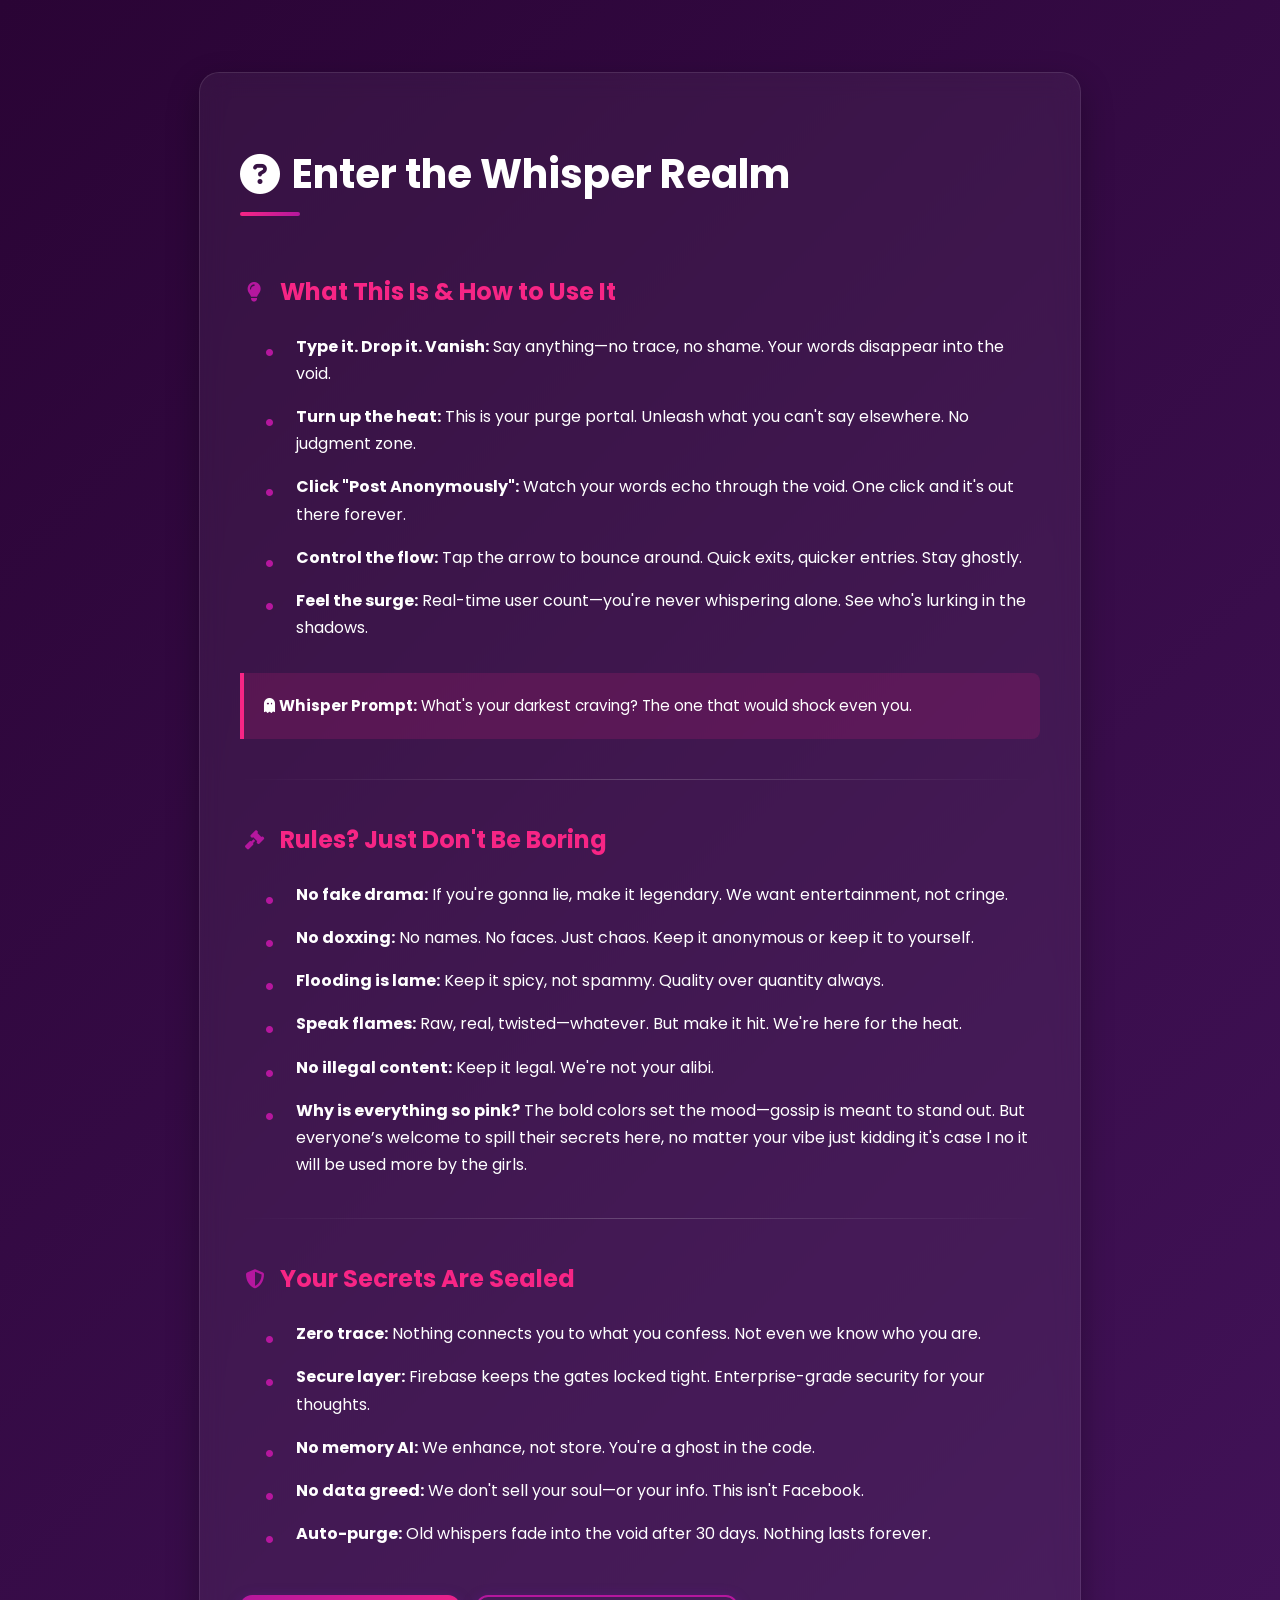
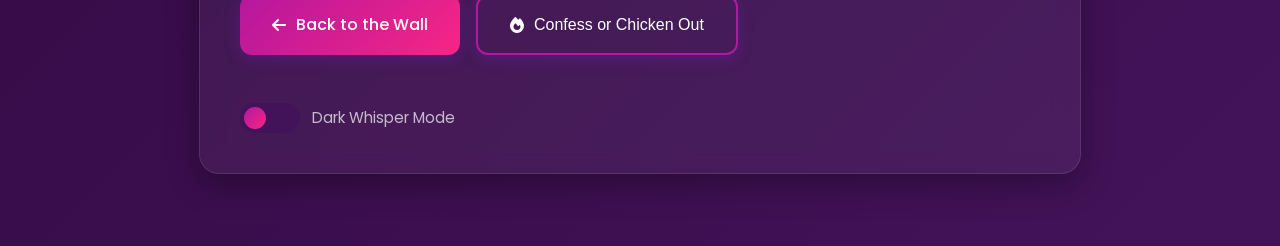
==== help.html @ a071a5cc "Add files via upload" ====
<!DOCTYPE html>
<html lang="en">
<head>
  <meta charset="UTF-8" />
  <meta name="viewport" content="width=device-width, initial-scale=1.0" />
  <meta name="description" content="Learn how to use Whisper Wall and understand our community guidelines for anonymous confessions." />
  <title>Help & Rules – Whisper Wall</title>
  <link href="https://fonts.googleapis.com/css2?family=Poppins:wght@300;400;500;600;700&display=swap" rel="stylesheet" />
  <link rel="stylesheet" href="https://cdnjs.cloudflare.com/ajax/libs/font-awesome/6.4.0/css/all.min.css" />
  <link rel="shortcut icon" type="image/helpimage.png" href="image/helpimage.png" >

  <style>
    :root {
      --dark: #2a0435;
      --secondary: #43135a;
      --primary: #b5179e;
      --accent: #f72585;
      --text-light: #ffffff;
      --text-muted: rgba(255, 255, 255, 0.7);
      --bg-gradient: linear-gradient(135deg, var(--dark), var(--secondary));
    }

    body {
      font-family: 'Poppins', sans-serif;
      background: var(--bg-gradient);
      color: var(--text-light);
      padding: 2rem;
      line-height: 1.7;
      min-height: 100vh;
      transition: all 0.4s ease;
    }

    .help-container {
      max-width: 800px;
      margin: 2rem auto;
      background: rgba(255, 255, 255, 0.05);
      border-radius: 20px;
      padding: 2.5rem;
      box-shadow: 0 12px 32px rgba(0, 0, 0, 0.3);
      backdrop-filter: blur(12px);
      -webkit-backdrop-filter: blur(12px);
      border: 1px solid rgba(255, 255, 255, 0.1);
      animation: fadeIn 0.6s ease-out;
    }

    @keyframes fadeIn {
      from { opacity: 0; transform: translateY(20px); }
      to { opacity: 1; transform: translateY(0); }
    }

    h1 {
      font-size: 2.5rem;
      margin-bottom: 1.5rem;
      position: relative;
      display: inline-flex;
      align-items: center;
      gap: 0.75rem;
    }

    h1::after {
      content: '';
      position: absolute;
      bottom: -8px;
      left: 0;
      width: 60px;
      height: 4px;
      background: linear-gradient(90deg, var(--accent), var(--primary));
      border-radius: 2px;
    }

    h2 {
      color: var(--accent);
      font-size: 1.5rem;
      margin: 2.5rem 0 1.25rem;
      display: flex;
      align-items: center;
      gap: 12px;
    }

    h2 i {
      font-size: 1.2rem;
      color: var(--primary);
      width: 28px;
      text-align: center;
    }

    ul {
      padding-left: 1.5rem;
      list-style-type: none;
    }

    li {
      margin-bottom: 1rem;
      position: relative;
      padding-left: 2rem;
    }

    li::before {
      content: '\2022';
      color: var(--primary);
      font-size: 1.8rem;
      position: absolute;
      left: 0;
      top: -5px;
    }

    .note {
      background: rgba(247, 37, 133, 0.15);
      border-left: 4px solid var(--accent);
      padding: 1.25rem;
      border-radius: 0 8px 8px 0;
      margin: 2rem 0;
      font-size: 0.95rem;
      position: relative;
      animation: pulseBorder 3s infinite;
    }

    @keyframes pulseBorder {
      0% { border-left-color: var(--accent); }
      50% { border-left-color: var(--primary); }
      100% { border-left-color: var(--accent); }
    }

    .btn-group {
      display: flex;
      flex-wrap: wrap;
      gap: 1rem;
      margin-top: 3rem;
    }

    .btn {
      display: inline-flex;
      align-items: center;
      gap: 10px;
      background: linear-gradient(135deg, var(--primary), var(--accent));
      color: white;
      padding: 1rem 2rem;
      border-radius: 12px;
      text-decoration: none;
      font-weight: 500;
      transition: all 0.3s;
      border: none;
      cursor: pointer;
      box-shadow: 0 4px 15px rgba(121, 34, 198, 0.3);
      font-size: 1rem;
    }

    .btn:hover {
      background: linear-gradient(135deg, var(--accent), var(--primary));
      transform: translateY(-2px);
      box-shadow: 0 6px 20px rgba(121, 34, 198, 0.4);
    }

    .btn-outline {
      background: transparent;
      border: 2px solid var(--primary);
      color: var(--text-light);
    }

    .btn-outline:hover {
      background: rgba(181, 23, 158, 0.2);
    }

    .section-divider {
      height: 1px;
      background: linear-gradient(90deg, transparent, rgba(255, 255, 255, 0.2), transparent);
      margin: 2.5rem 0;
    }

    .toggle-container {
      margin-top: 3rem;
      display: flex;
      align-items: center;
      gap: 12px;
    }

    .toggle-switch {
      position: relative;
      display: inline-block;
      width: 60px;
      height: 30px;
    }

    .toggle-switch input {
      opacity: 0;
      width: 0;
      height: 0;
    }

    .toggle-slider {
      position: absolute;
      cursor: pointer;
      top: 0;
      left: 0;
      right: 0;
      bottom: 0;
      background-color: var(--secondary);
      transition: .4s;
      border-radius: 34px;
    }

    .toggle-slider:before {
      position: absolute;
      content: "";
      height: 22px;
      width: 22px;
      left: 4px;
      bottom: 4px;
      background: linear-gradient(135deg, var(--primary), var(--accent));
      transition: .4s;
      border-radius: 50%;
    }

    input:checked + .toggle-slider {
      background-color: rgba(255, 255, 255, 0.1);
    }

    input:checked + .toggle-slider:before {
      transform: translateX(30px);
    }

    .toggle-label {
      font-size: 0.95rem;
      color: var(--text-muted);
      cursor: pointer;
      user-select: none;
    }

    @media (max-width: 768px) {
      body { padding: 1rem; }
      .help-container { 
        padding: 1.5rem;
        margin: 1rem auto;
      }
      h1 { 
        font-size: 2rem;
        flex-direction: column;
        align-items: flex-start;
        gap: 0.5rem;
      }
      .btn-group {
        flex-direction: column;
      }
      .btn {
        width: 100%;
        justify-content: center;
      }
    }

    /* Dark mode styles */
    body.dark-mode {
      --dark: #120218;
      --secondary: #2a0a3a;
      --primary: #9c12a0;
      --accent: #e5177e;
      --text-light: #f0e6ff;
      --bg-gradient: linear-gradient(135deg, var(--dark), var(--secondary));
    }

    /* Accessibility focus styles */
    a:focus, button:focus, input:focus {
      outline: 3px solid var(--accent);
      outline-offset: 3px;
    }
  </style>
</head>
<body>
  <div class="help-container">
    <h1><i class="fas fa-question-circle"></i> Enter the Whisper Realm</h1>

    <h2><i class="fas fa-lightbulb"></i> What This Is & How to Use It</h2>
    <ul>
      <li><strong>Type it. Drop it. Vanish:</strong> Say anything—no trace, no shame. Your words disappear into the void.</li>
      <li><strong>Turn up the heat:</strong> This is your purge portal. Unleash what you can't say elsewhere. No judgment zone.</li>
      <li><strong>Click "Post Anonymously":</strong> Watch your words echo through the void. One click and it's out there forever.</li>
      <li><strong>Control the flow:</strong> Tap the arrow to bounce around. Quick exits, quicker entries. Stay ghostly.</li>
      <li><strong>Feel the surge:</strong> Real-time user count—you're never whispering alone. See who's lurking in the shadows.</li>
    </ul>

    <div class="note" id="promptBox" role="alert" aria-live="polite"></div>

    <div class="section-divider"></div>

    <h2><i class="fas fa-gavel"></i> Rules? Just Don't Be Boring</h2>
    <ul>
      <li><strong>No fake drama:</strong> If you're gonna lie, make it legendary. We want entertainment, not cringe.</li>
      <li><strong>No doxxing:</strong> No names. No faces. Just chaos. Keep it anonymous or keep it to yourself.</li>
      <li><strong>Flooding is lame:</strong> Keep it spicy, not spammy. Quality over quantity always.</li>
      <li><strong>Speak flames:</strong> Raw, real, twisted—whatever. But make it hit. We're here for the heat.</li>
      <li><strong>No illegal content:</strong> Keep it legal. We're not your alibi.</li>
      <li><strong>Why is everything so pink?</strong> The bold colors set the mood—gossip is meant to stand out. But everyone’s welcome to spill their secrets here, no matter your vibe just kidding it's case I no it will be used more by the girls.</li>

    </ul>

    <div class="section-divider"></div>

    <h2><i class="fas fa-shield-alt"></i> Your Secrets Are Sealed</h2>
    <ul>
      <li><strong>Zero trace:</strong> Nothing connects you to what you confess. Not even we know who you are.</li>
      <li><strong>Secure layer:</strong> Firebase keeps the gates locked tight. Enterprise-grade security for your thoughts.</li>
      <li><strong>No memory AI:</strong> We enhance, not store. You're a ghost in the code.</li>
      <li><strong>No data greed:</strong> We don't sell your soul—or your info. This isn't Facebook.</li>
      <li><strong>Auto-purge:</strong> Old whispers fade into the void after 30 days. Nothing lasts forever.</li>
    </ul>

    <div class="btn-group">
      <a href="index.html" class="btn" aria-label="Return to Whisper Wall">
        <i class="fas fa-arrow-left"></i> Back to the Wall
      </a>
      <button class="btn btn-outline" onclick="confirmConfession()" aria-label="Post a new confession">
        <i class="fas fa-fire"></i> Confess or Chicken Out
      </button>
    </div>

    <div class="toggle-container">
      <label class="toggle-switch">
        <input type="checkbox" onchange="toggleDarkMode()" aria-label="Toggle dark mode" />
        <span class="toggle-slider"></span>
      </label>
      <span class="toggle-label">Dark Whisper Mode</span>
    </div>
  </div>

  <script>
    const prompts = [
      "What's your darkest craving? The one that would shock even you.",
      "Which secret would end your most important relationship if it came out?",
      "Who do you want to expose, and why haven't you done it yet?",
      "What's something you'd never say out loud... until now?",
      "Who do you envy the most, but pretend not to? What do they have that you want?",
      "What lie do you live with every day? How does it shape you?",
      "What's the most forbidden thought you've ever had?",
      "If you could anonymously ruin one person's life, who would it be and why?",
      "What's the worst thing you've done that no one knows about?",
      "What societal norm do you secretly despise following?"
    ];

    window.onload = () => {
      const promptBox = document.getElementById('promptBox');
      const randomPrompt = prompts[Math.floor(Math.random() * prompts.length)];
      promptBox.innerHTML = `<i class="fas fa-ghost"></i> <strong>Whisper Prompt:</strong> ${randomPrompt}`;
      
      // Check for saved dark mode preference
      if (localStorage.getItem('darkMode') === 'enabled') {
        document.body.classList.add('dark-mode');
        document.querySelector('.toggle-switch input').checked = true;
      }
    };

    function confirmConfession() {
      const confirmation = confirm("This can't be undone. Are you absolutely sure you want to unleash this into the void?");
      if (confirmation) {
        window.location.href = 'post.html';
      } else {
        alert("Your secret remains safe... for now. Return when you're ready to let it go.");
      }
    }

    function toggleDarkMode() {
      const body = document.body;
      body.classList.toggle('dark-mode');
      
      // Save preference to localStorage
      if (body.classList.contains('dark-mode')) {
        localStorage.setItem('darkMode', 'enabled');
      } else {
        localStorage.setItem('darkMode', 'disabled');
      }
    }
  </script>
</body>
</html>
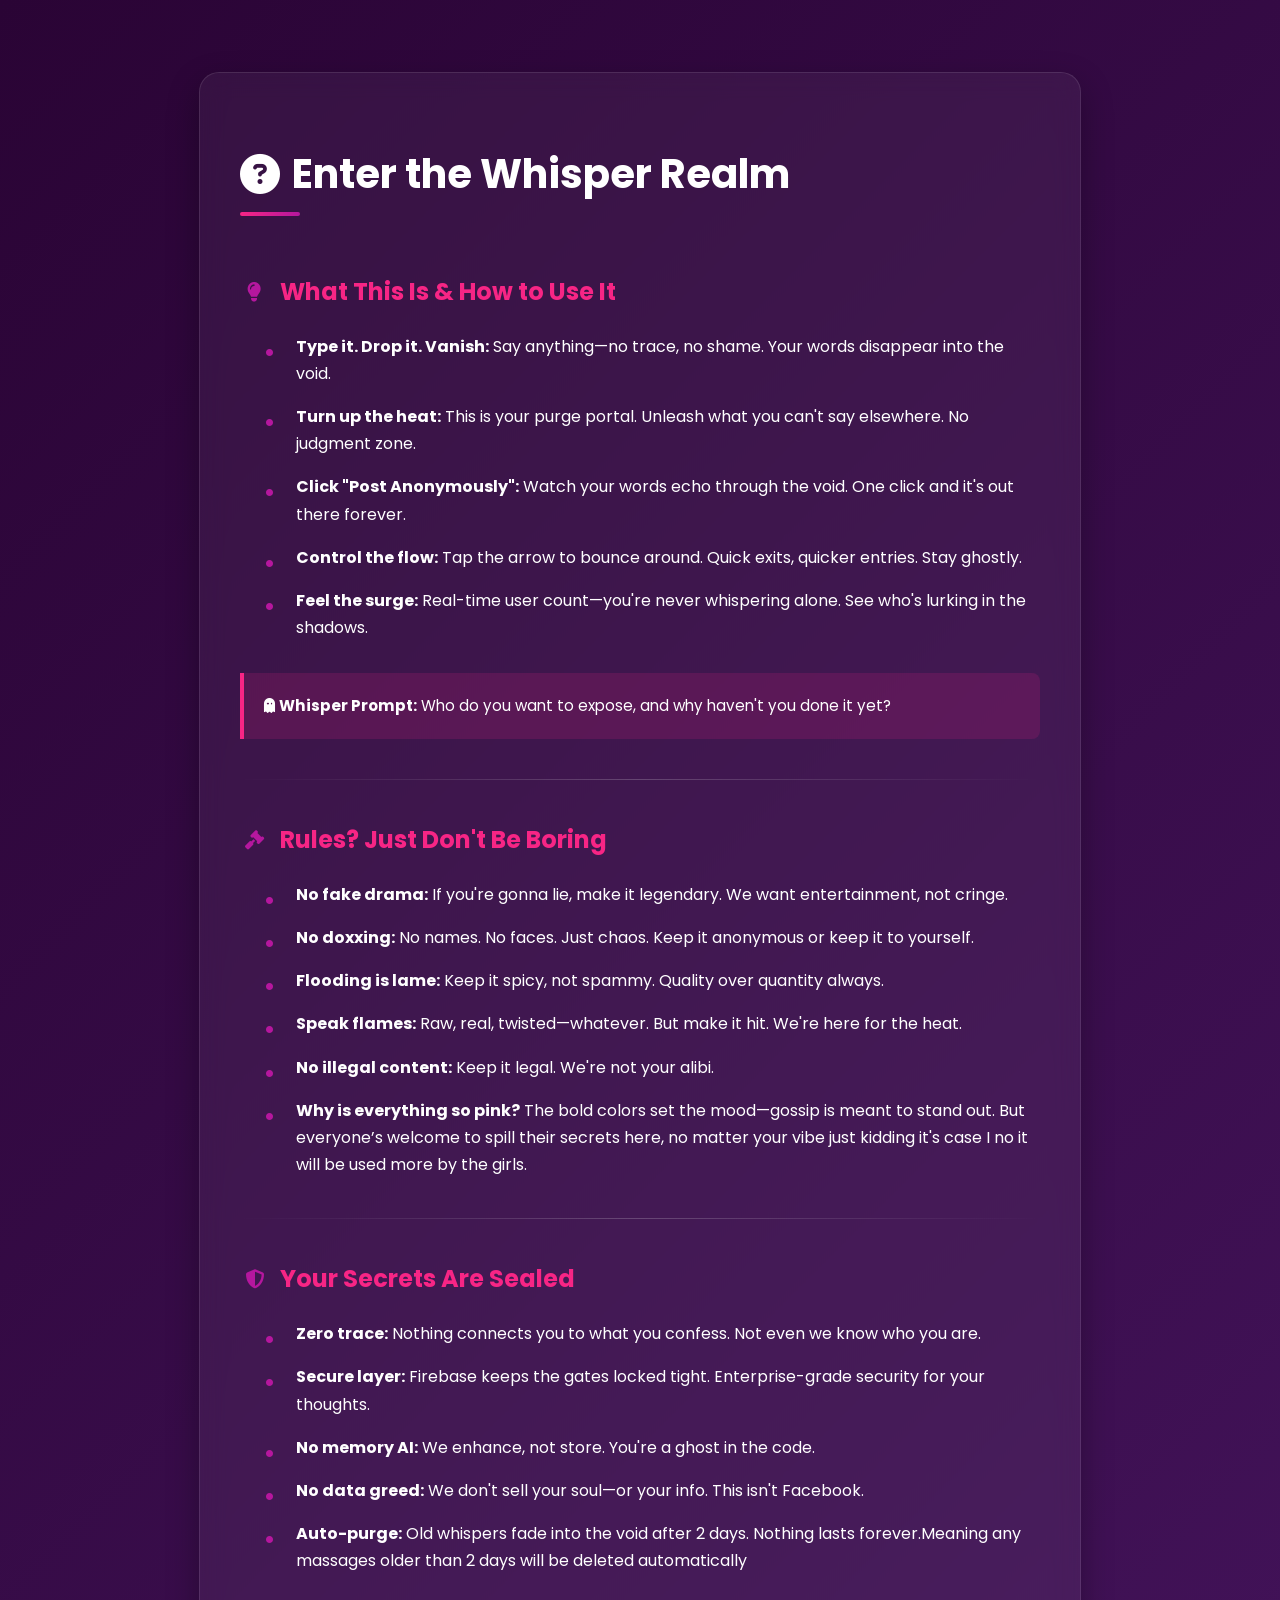
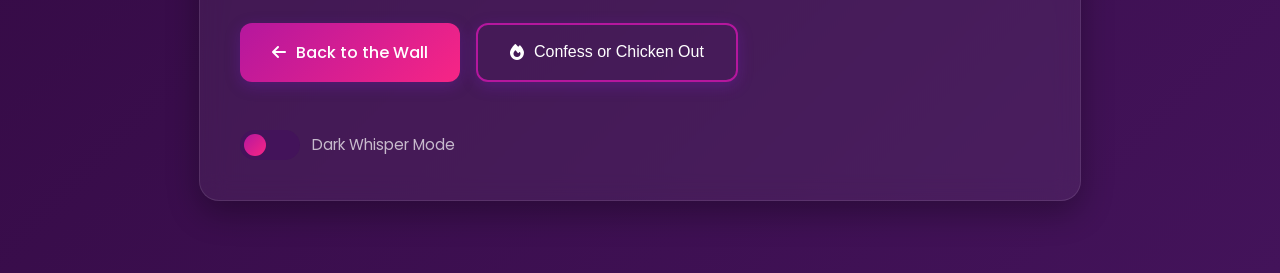
==== commit 0063d668: "Update help.html" ====
--- a/help.html
+++ b/help.html
@@ -300,7 +300,7 @@
       <li><strong>Secure layer:</strong> Firebase keeps the gates locked tight. Enterprise-grade security for your thoughts.</li>
       <li><strong>No memory AI:</strong> We enhance, not store. You're a ghost in the code.</li>
       <li><strong>No data greed:</strong> We don't sell your soul—or your info. This isn't Facebook.</li>
-      <li><strong>Auto-purge:</strong> Old whispers fade into the void after 30 days. Nothing lasts forever.</li>
+      <li><strong>Auto-purge:</strong> Old whispers fade into the void after 2 days. Nothing lasts forever.Meaning any massages older than 2 days will be deleted automatically</li>
     </ul>
 
     <div class="btn-group">
@@ -369,4 +369,4 @@
     }
   </script>
 </body>
-</html>+</html>
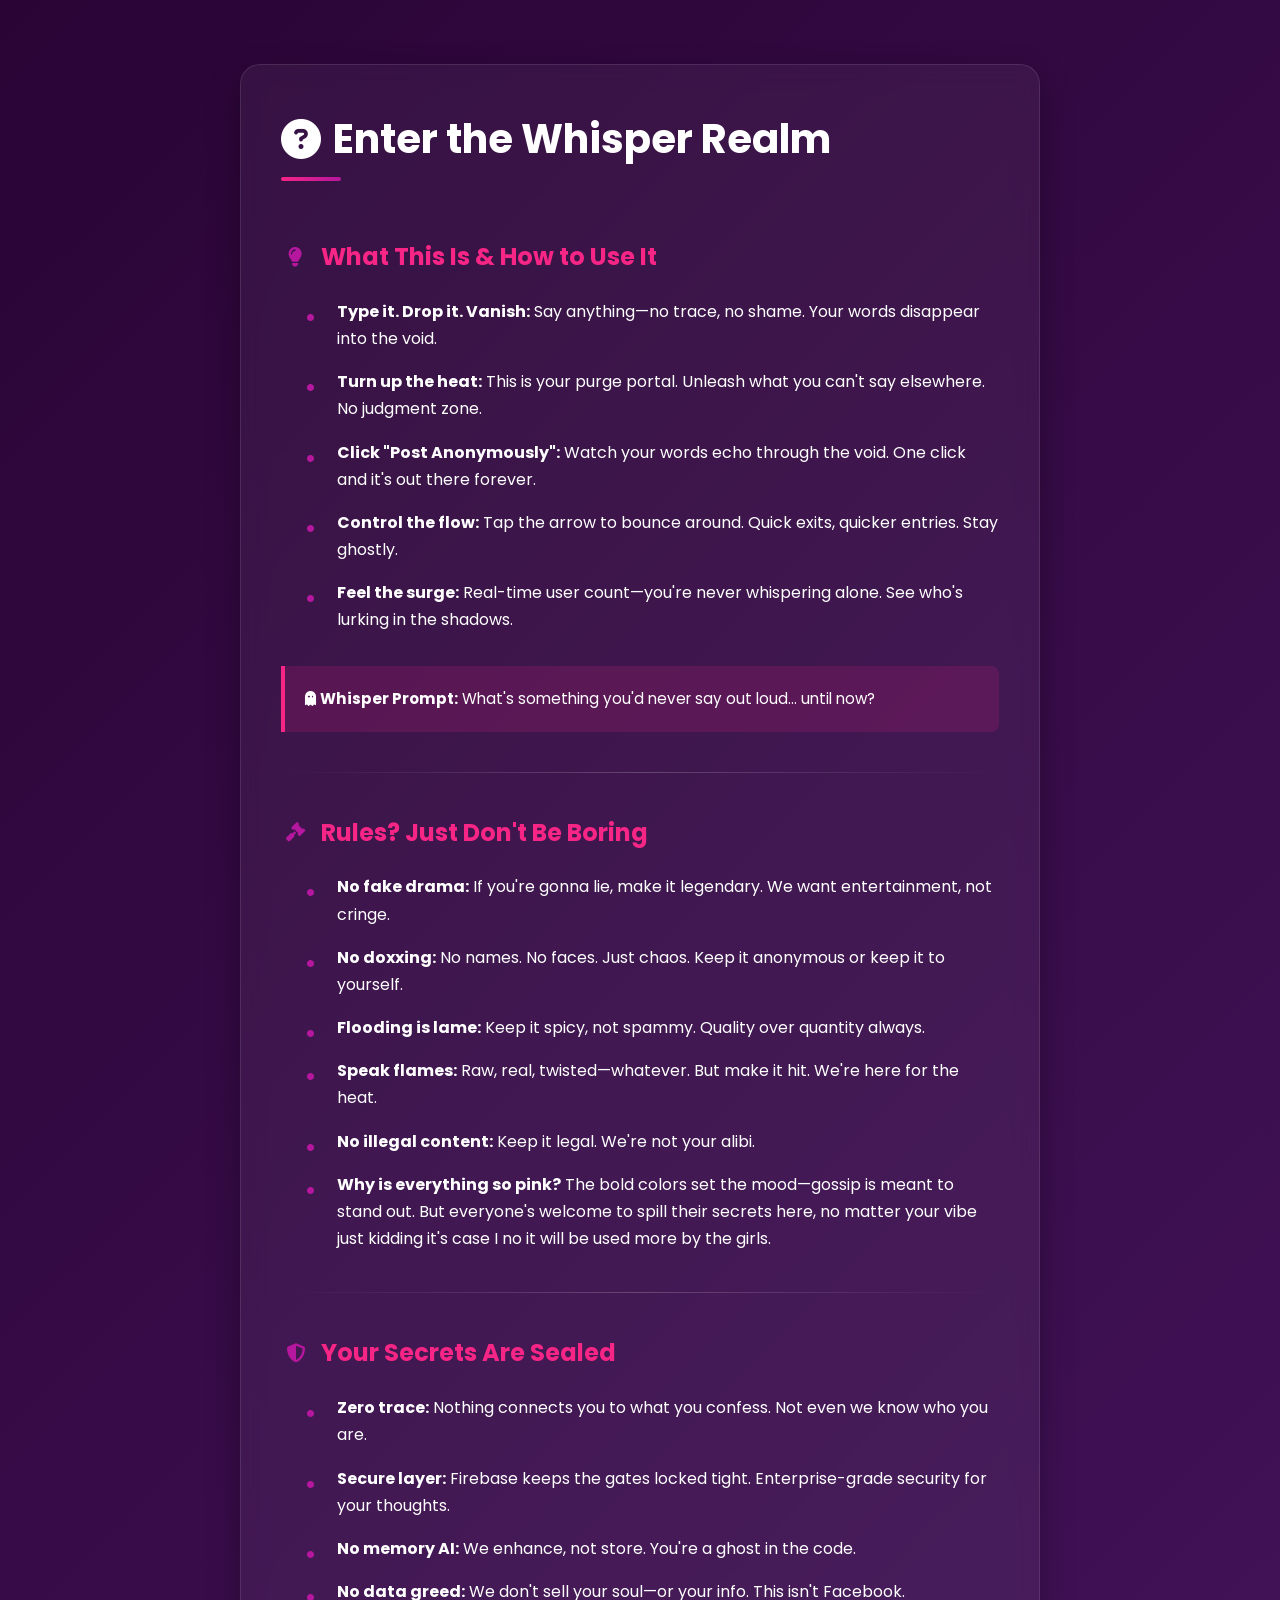
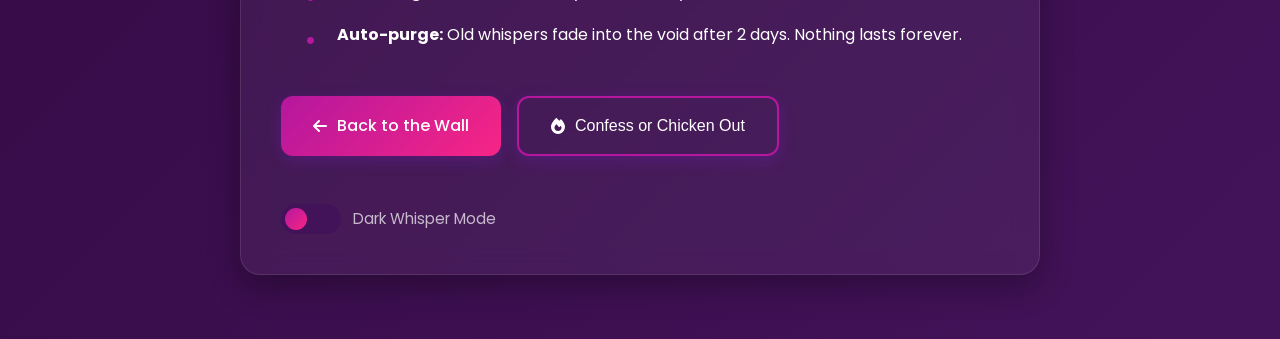
==== commit 4afcd538: "Update help.html" ====
--- a/help.html
+++ b/help.html
@@ -5,10 +5,11 @@
   <meta name="viewport" content="width=device-width, initial-scale=1.0" />
   <meta name="description" content="Learn how to use Whisper Wall and understand our community guidelines for anonymous confessions." />
   <title>Help & Rules – Whisper Wall</title>
+  <link rel="preconnect" href="https://fonts.googleapis.com">
+  <link rel="preconnect" href="https://fonts.gstatic.com" crossorigin>
   <link href="https://fonts.googleapis.com/css2?family=Poppins:wght@300;400;500;600;700&display=swap" rel="stylesheet" />
   <link rel="stylesheet" href="https://cdnjs.cloudflare.com/ajax/libs/font-awesome/6.4.0/css/all.min.css" />
-  <link rel="shortcut icon" type="image/helpimage.png" href="image/helpimage.png" >
-
+  <link rel="shortcut icon" type="image/helpimage.png" href="image/helpimage.png">
   <style>
     :root {
       --dark: #2a0435;
@@ -18,6 +19,13 @@
       --text-light: #ffffff;
       --text-muted: rgba(255, 255, 255, 0.7);
       --bg-gradient: linear-gradient(135deg, var(--dark), var(--secondary));
+      --transition-speed: 0.3s;
+    }
+
+    * {
+      box-sizing: border-box;
+      margin: 0;
+      padding: 0;
     }
 
     body {
@@ -27,7 +35,7 @@
       padding: 2rem;
       line-height: 1.7;
       min-height: 100vh;
-      transition: all 0.4s ease;
+      transition: background var(--transition-speed) ease;
     }
 
     .help-container {
@@ -49,7 +57,7 @@
     }
 
     h1 {
-      font-size: 2.5rem;
+      font-size: clamp(1.8rem, 5vw, 2.5rem);
       margin-bottom: 1.5rem;
       position: relative;
       display: inline-flex;
@@ -70,7 +78,7 @@
 
     h2 {
       color: var(--accent);
-      font-size: 1.5rem;
+      font-size: clamp(1.2rem, 4vw, 1.5rem);
       margin: 2.5rem 0 1.25rem;
       display: flex;
       align-items: center;
@@ -131,6 +139,7 @@
     .btn {
       display: inline-flex;
       align-items: center;
+      justify-content: center;
       gap: 10px;
       background: linear-gradient(135deg, var(--primary), var(--accent));
       color: white;
@@ -138,14 +147,15 @@
       border-radius: 12px;
       text-decoration: none;
       font-weight: 500;
-      transition: all 0.3s;
+      transition: all var(--transition-speed);
       border: none;
       cursor: pointer;
       box-shadow: 0 4px 15px rgba(121, 34, 198, 0.3);
       font-size: 1rem;
-    }
-
-    .btn:hover {
+      min-width: 200px;
+    }
+
+    .btn:hover, .btn:focus {
       background: linear-gradient(135deg, var(--accent), var(--primary));
       transform: translateY(-2px);
       box-shadow: 0 6px 20px rgba(121, 34, 198, 0.4);
@@ -157,7 +167,7 @@
       color: var(--text-light);
     }
 
-    .btn-outline:hover {
+    .btn-outline:hover, .btn-outline:focus {
       background: rgba(181, 23, 158, 0.2);
     }
 
@@ -195,7 +205,7 @@
       right: 0;
       bottom: 0;
       background-color: var(--secondary);
-      transition: .4s;
+      transition: var(--transition-speed);
       border-radius: 34px;
     }
 
@@ -207,7 +217,7 @@
       left: 4px;
       bottom: 4px;
       background: linear-gradient(135deg, var(--primary), var(--accent));
-      transition: .4s;
+      transition: var(--transition-speed);
       border-radius: 50%;
     }
 
@@ -224,27 +234,6 @@
       color: var(--text-muted);
       cursor: pointer;
       user-select: none;
-    }
-
-    @media (max-width: 768px) {
-      body { padding: 1rem; }
-      .help-container { 
-        padding: 1.5rem;
-        margin: 1rem auto;
-      }
-      h1 { 
-        font-size: 2rem;
-        flex-direction: column;
-        align-items: flex-start;
-        gap: 0.5rem;
-      }
-      .btn-group {
-        flex-direction: column;
-      }
-      .btn {
-        width: 100%;
-        justify-content: center;
-      }
     }
 
     /* Dark mode styles */
@@ -262,13 +251,73 @@
       outline: 3px solid var(--accent);
       outline-offset: 3px;
     }
+
+    /* Reduced motion preferences */
+    @media (prefers-reduced-motion: reduce) {
+      * {
+        animation-duration: 0.01ms !important;
+        animation-iteration-count: 1 !important;
+        transition-duration: 0.01ms !important;
+        scroll-behavior: auto !important;
+      }
+    }
+
+    /* Mobile responsiveness */
+    @media (max-width: 768px) {
+      body { 
+        padding: 1rem;
+        font-size: 0.95rem;
+      }
+      
+      .help-container { 
+        padding: 1.5rem;
+        margin: 1rem auto;
+        border-radius: 16px;
+      }
+      
+      h1 { 
+        flex-direction: row;
+        align-items: center;
+        gap: 0.5rem;
+      }
+      
+      .btn-group {
+        flex-direction: column;
+      }
+      
+      .btn {
+        width: 100%;
+        min-width: auto;
+      }
+    }
+
+    /* Print styles */
+    @media print {
+      body {
+        background: white !important;
+        color: black !important;
+        padding: 0;
+      }
+      
+      .help-container {
+        background: white !important;
+        color: black !important;
+        box-shadow: none !important;
+        border: 1px solid #ddd !important;
+        backdrop-filter: none !important;
+      }
+      
+      .btn-group, .toggle-container {
+        display: none !important;
+      }
+    }
   </style>
 </head>
 <body>
   <div class="help-container">
-    <h1><i class="fas fa-question-circle"></i> Enter the Whisper Realm</h1>
-
-    <h2><i class="fas fa-lightbulb"></i> What This Is & How to Use It</h2>
+    <h1><i class="fas fa-question-circle" aria-hidden="true"></i> Enter the Whisper Realm</h1>
+
+    <h2><i class="fas fa-lightbulb" aria-hidden="true"></i> What This Is & How to Use It</h2>
     <ul>
       <li><strong>Type it. Drop it. Vanish:</strong> Say anything—no trace, no shame. Your words disappear into the void.</li>
       <li><strong>Turn up the heat:</strong> This is your purge portal. Unleash what you can't say elsewhere. No judgment zone.</li>
@@ -281,40 +330,39 @@
 
     <div class="section-divider"></div>
 
-    <h2><i class="fas fa-gavel"></i> Rules? Just Don't Be Boring</h2>
+    <h2><i class="fas fa-gavel" aria-hidden="true"></i> Rules? Just Don't Be Boring</h2>
     <ul>
       <li><strong>No fake drama:</strong> If you're gonna lie, make it legendary. We want entertainment, not cringe.</li>
       <li><strong>No doxxing:</strong> No names. No faces. Just chaos. Keep it anonymous or keep it to yourself.</li>
       <li><strong>Flooding is lame:</strong> Keep it spicy, not spammy. Quality over quantity always.</li>
       <li><strong>Speak flames:</strong> Raw, real, twisted—whatever. But make it hit. We're here for the heat.</li>
       <li><strong>No illegal content:</strong> Keep it legal. We're not your alibi.</li>
-      <li><strong>Why is everything so pink?</strong> The bold colors set the mood—gossip is meant to stand out. But everyone’s welcome to spill their secrets here, no matter your vibe just kidding it's case I no it will be used more by the girls.</li>
-
+      <li><strong>Why is everything so pink?</strong> The bold colors set the mood—gossip is meant to stand out. But everyone's welcome to spill their secrets here, no matter your vibe just kidding it's case I no it will be used more by the girls.</li>
     </ul>
 
     <div class="section-divider"></div>
 
-    <h2><i class="fas fa-shield-alt"></i> Your Secrets Are Sealed</h2>
+    <h2><i class="fas fa-shield-alt" aria-hidden="true"></i> Your Secrets Are Sealed</h2>
     <ul>
       <li><strong>Zero trace:</strong> Nothing connects you to what you confess. Not even we know who you are.</li>
       <li><strong>Secure layer:</strong> Firebase keeps the gates locked tight. Enterprise-grade security for your thoughts.</li>
       <li><strong>No memory AI:</strong> We enhance, not store. You're a ghost in the code.</li>
       <li><strong>No data greed:</strong> We don't sell your soul—or your info. This isn't Facebook.</li>
-      <li><strong>Auto-purge:</strong> Old whispers fade into the void after 2 days. Nothing lasts forever.Meaning any massages older than 2 days will be deleted automatically</li>
+      <li><strong>Auto-purge:</strong> Old whispers fade into the void after 2 days. Nothing lasts forever.</li>
     </ul>
 
     <div class="btn-group">
       <a href="index.html" class="btn" aria-label="Return to Whisper Wall">
-        <i class="fas fa-arrow-left"></i> Back to the Wall
+        <i class="fas fa-arrow-left" aria-hidden="true"></i> Back to the Wall
       </a>
-      <button class="btn btn-outline" onclick="confirmConfession()" aria-label="Post a new confession">
-        <i class="fas fa-fire"></i> Confess or Chicken Out
+      <button class="btn btn-outline" id="confessBtn" aria-label="Post a new confession">
+        <i class="fas fa-fire" aria-hidden="true"></i> Confess or Chicken Out
       </button>
     </div>
 
     <div class="toggle-container">
       <label class="toggle-switch">
-        <input type="checkbox" onchange="toggleDarkMode()" aria-label="Toggle dark mode" />
+        <input type="checkbox" id="darkModeToggle" aria-label="Toggle dark mode" />
         <span class="toggle-slider"></span>
       </label>
       <span class="toggle-label">Dark Whisper Mode</span>
@@ -322,6 +370,13 @@
   </div>
 
   <script>
+    // DOM elements
+    const promptBox = document.getElementById('promptBox');
+    const confessBtn = document.getElementById('confessBtn');
+    const darkModeToggle = document.getElementById('darkModeToggle');
+    const body = document.body;
+
+    // Prompts array
     const prompts = [
       "What's your darkest craving? The one that would shock even you.",
       "Which secret would end your most important relationship if it came out?",
@@ -335,19 +390,51 @@
       "What societal norm do you secretly despise following?"
     ];
 
-    window.onload = () => {
-      const promptBox = document.getElementById('promptBox');
+    // Initialize page
+    function initPage() {
+      displayRandomPrompt();
+      setupDarkMode();
+      setupEventListeners();
+    }
+
+    // Display random prompt
+    function displayRandomPrompt() {
       const randomPrompt = prompts[Math.floor(Math.random() * prompts.length)];
-      promptBox.innerHTML = `<i class="fas fa-ghost"></i> <strong>Whisper Prompt:</strong> ${randomPrompt}`;
-      
-      // Check for saved dark mode preference
-      if (localStorage.getItem('darkMode') === 'enabled') {
-        document.body.classList.add('dark-mode');
-        document.querySelector('.toggle-switch input').checked = true;
-      }
-    };
-
-    function confirmConfession() {
+      promptBox.innerHTML = `<i class="fas fa-ghost" aria-hidden="true"></i> <strong>Whisper Prompt:</strong> ${randomPrompt}`;
+    }
+
+    // Setup dark mode functionality
+    function setupDarkMode() {
+      // Check for saved preference or system preference
+      const savedMode = localStorage.getItem('darkMode');
+      const prefersDark = window.matchMedia('(prefers-color-scheme: dark)').matches;
+      
+      if (savedMode === 'enabled' || (!savedMode && prefersDark)) {
+        body.classList.add('dark-mode');
+        darkModeToggle.checked = true;
+      }
+    }
+
+    // Toggle dark mode
+    function toggleDarkMode() {
+      body.classList.toggle('dark-mode');
+      const isDark = body.classList.contains('dark-mode');
+      
+      // Save preference
+      localStorage.setItem('darkMode', isDark ? 'enabled' : 'disabled');
+      
+      // Announce change for screen readers
+      const mode = isDark ? 'Dark' : 'Light';
+      const announcement = document.createElement('div');
+      announcement.setAttribute('aria-live', 'polite');
+      announcement.className = 'sr-only';
+      announcement.textContent = `${mode} mode activated`;
+      document.body.appendChild(announcement);
+      setTimeout(() => announcement.remove(), 1000);
+    }
+
+    // Handle confession confirmation
+    function handleConfession() {
       const confirmation = confirm("This can't be undone. Are you absolutely sure you want to unleash this into the void?");
       if (confirmation) {
         window.location.href = 'post.html';
@@ -356,17 +443,21 @@
       }
     }
 
-    function toggleDarkMode() {
-      const body = document.body;
-      body.classList.toggle('dark-mode');
-      
-      // Save preference to localStorage
-      if (body.classList.contains('dark-mode')) {
-        localStorage.setItem('darkMode', 'enabled');
-      } else {
-        localStorage.setItem('darkMode', 'disabled');
-      }
-    }
+    // Setup event listeners
+    function setupEventListeners() {
+      confessBtn.addEventListener('click', handleConfession);
+      darkModeToggle.addEventListener('change', toggleDarkMode);
+      
+      // Add keyboard navigation for buttons
+      document.addEventListener('keydown', (e) => {
+        if (e.key === 'Enter' && document.activeElement === confessBtn) {
+          handleConfession();
+        }
+      });
+    }
+
+    // Initialize when DOM is loaded
+    document.addEventListener('DOMContentLoaded', initPage);
   </script>
 </body>
 </html>
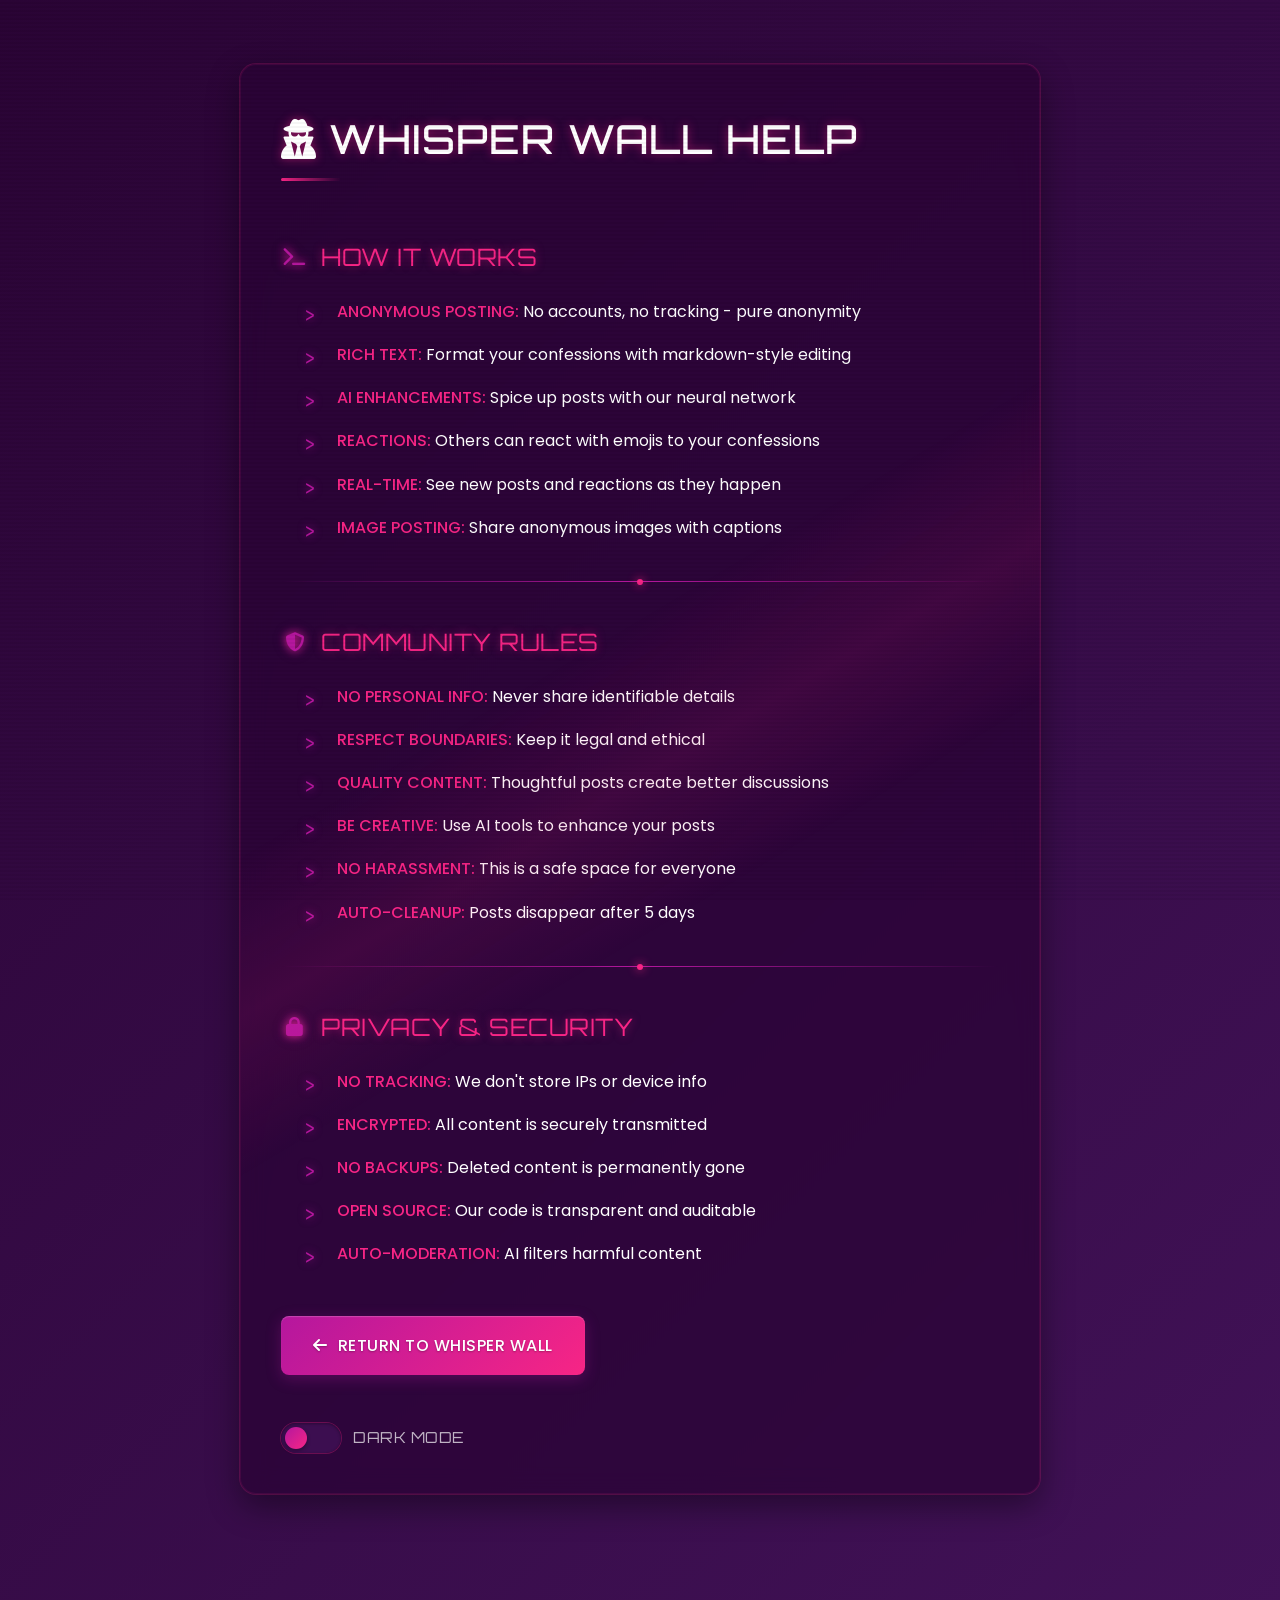
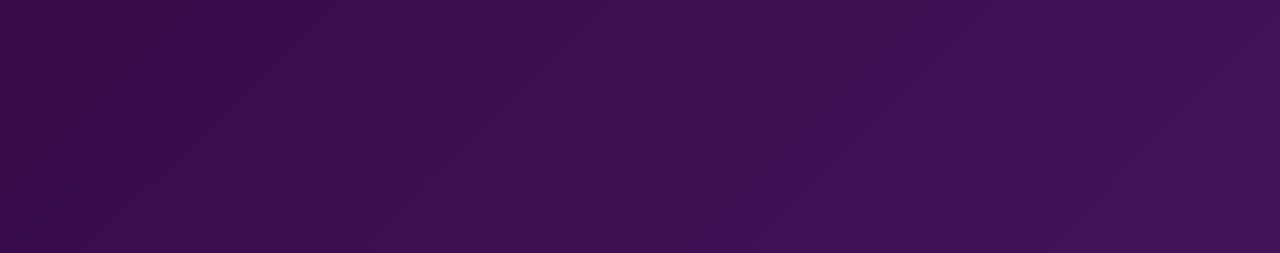
==== commit 4d011e21: "Add files via upload" ====
--- a/help.html
+++ b/help.html
@@ -1,463 +1,75 @@
 <!DOCTYPE html>
 <html lang="en">
 <head>
-  <meta charset="UTF-8" />
-  <meta name="viewport" content="width=device-width, initial-scale=1.0" />
-  <meta name="description" content="Learn how to use Whisper Wall and understand our community guidelines for anonymous confessions." />
-  <title>Help & Rules – Whisper Wall</title>
-  <link rel="preconnect" href="https://fonts.googleapis.com">
-  <link rel="preconnect" href="https://fonts.gstatic.com" crossorigin>
-  <link href="https://fonts.googleapis.com/css2?family=Poppins:wght@300;400;500;600;700&display=swap" rel="stylesheet" />
-  <link rel="stylesheet" href="https://cdnjs.cloudflare.com/ajax/libs/font-awesome/6.4.0/css/all.min.css" />
-  <link rel="shortcut icon" type="image/helpimage.png" href="image/helpimage.png">
-  <style>
-    :root {
-      --dark: #2a0435;
-      --secondary: #43135a;
-      --primary: #b5179e;
-      --accent: #f72585;
-      --text-light: #ffffff;
-      --text-muted: rgba(255, 255, 255, 0.7);
-      --bg-gradient: linear-gradient(135deg, var(--dark), var(--secondary));
-      --transition-speed: 0.3s;
-    }
-
-    * {
-      box-sizing: border-box;
-      margin: 0;
-      padding: 0;
-    }
-
-    body {
-      font-family: 'Poppins', sans-serif;
-      background: var(--bg-gradient);
-      color: var(--text-light);
-      padding: 2rem;
-      line-height: 1.7;
-      min-height: 100vh;
-      transition: background var(--transition-speed) ease;
-    }
-
-    .help-container {
-      max-width: 800px;
-      margin: 2rem auto;
-      background: rgba(255, 255, 255, 0.05);
-      border-radius: 20px;
-      padding: 2.5rem;
-      box-shadow: 0 12px 32px rgba(0, 0, 0, 0.3);
-      backdrop-filter: blur(12px);
-      -webkit-backdrop-filter: blur(12px);
-      border: 1px solid rgba(255, 255, 255, 0.1);
-      animation: fadeIn 0.6s ease-out;
-    }
-
-    @keyframes fadeIn {
-      from { opacity: 0; transform: translateY(20px); }
-      to { opacity: 1; transform: translateY(0); }
-    }
-
-    h1 {
-      font-size: clamp(1.8rem, 5vw, 2.5rem);
-      margin-bottom: 1.5rem;
-      position: relative;
-      display: inline-flex;
-      align-items: center;
-      gap: 0.75rem;
-    }
-
-    h1::after {
-      content: '';
-      position: absolute;
-      bottom: -8px;
-      left: 0;
-      width: 60px;
-      height: 4px;
-      background: linear-gradient(90deg, var(--accent), var(--primary));
-      border-radius: 2px;
-    }
-
-    h2 {
-      color: var(--accent);
-      font-size: clamp(1.2rem, 4vw, 1.5rem);
-      margin: 2.5rem 0 1.25rem;
-      display: flex;
-      align-items: center;
-      gap: 12px;
-    }
-
-    h2 i {
-      font-size: 1.2rem;
-      color: var(--primary);
-      width: 28px;
-      text-align: center;
-    }
-
-    ul {
-      padding-left: 1.5rem;
-      list-style-type: none;
-    }
-
-    li {
-      margin-bottom: 1rem;
-      position: relative;
-      padding-left: 2rem;
-    }
-
-    li::before {
-      content: '\2022';
-      color: var(--primary);
-      font-size: 1.8rem;
-      position: absolute;
-      left: 0;
-      top: -5px;
-    }
-
-    .note {
-      background: rgba(247, 37, 133, 0.15);
-      border-left: 4px solid var(--accent);
-      padding: 1.25rem;
-      border-radius: 0 8px 8px 0;
-      margin: 2rem 0;
-      font-size: 0.95rem;
-      position: relative;
-      animation: pulseBorder 3s infinite;
-    }
-
-    @keyframes pulseBorder {
-      0% { border-left-color: var(--accent); }
-      50% { border-left-color: var(--primary); }
-      100% { border-left-color: var(--accent); }
-    }
-
-    .btn-group {
-      display: flex;
-      flex-wrap: wrap;
-      gap: 1rem;
-      margin-top: 3rem;
-    }
-
-    .btn {
-      display: inline-flex;
-      align-items: center;
-      justify-content: center;
-      gap: 10px;
-      background: linear-gradient(135deg, var(--primary), var(--accent));
-      color: white;
-      padding: 1rem 2rem;
-      border-radius: 12px;
-      text-decoration: none;
-      font-weight: 500;
-      transition: all var(--transition-speed);
-      border: none;
-      cursor: pointer;
-      box-shadow: 0 4px 15px rgba(121, 34, 198, 0.3);
-      font-size: 1rem;
-      min-width: 200px;
-    }
-
-    .btn:hover, .btn:focus {
-      background: linear-gradient(135deg, var(--accent), var(--primary));
-      transform: translateY(-2px);
-      box-shadow: 0 6px 20px rgba(121, 34, 198, 0.4);
-    }
-
-    .btn-outline {
-      background: transparent;
-      border: 2px solid var(--primary);
-      color: var(--text-light);
-    }
-
-    .btn-outline:hover, .btn-outline:focus {
-      background: rgba(181, 23, 158, 0.2);
-    }
-
-    .section-divider {
-      height: 1px;
-      background: linear-gradient(90deg, transparent, rgba(255, 255, 255, 0.2), transparent);
-      margin: 2.5rem 0;
-    }
-
-    .toggle-container {
-      margin-top: 3rem;
-      display: flex;
-      align-items: center;
-      gap: 12px;
-    }
-
-    .toggle-switch {
-      position: relative;
-      display: inline-block;
-      width: 60px;
-      height: 30px;
-    }
-
-    .toggle-switch input {
-      opacity: 0;
-      width: 0;
-      height: 0;
-    }
-
-    .toggle-slider {
-      position: absolute;
-      cursor: pointer;
-      top: 0;
-      left: 0;
-      right: 0;
-      bottom: 0;
-      background-color: var(--secondary);
-      transition: var(--transition-speed);
-      border-radius: 34px;
-    }
-
-    .toggle-slider:before {
-      position: absolute;
-      content: "";
-      height: 22px;
-      width: 22px;
-      left: 4px;
-      bottom: 4px;
-      background: linear-gradient(135deg, var(--primary), var(--accent));
-      transition: var(--transition-speed);
-      border-radius: 50%;
-    }
-
-    input:checked + .toggle-slider {
-      background-color: rgba(255, 255, 255, 0.1);
-    }
-
-    input:checked + .toggle-slider:before {
-      transform: translateX(30px);
-    }
-
-    .toggle-label {
-      font-size: 0.95rem;
-      color: var(--text-muted);
-      cursor: pointer;
-      user-select: none;
-    }
-
-    /* Dark mode styles */
-    body.dark-mode {
-      --dark: #120218;
-      --secondary: #2a0a3a;
-      --primary: #9c12a0;
-      --accent: #e5177e;
-      --text-light: #f0e6ff;
-      --bg-gradient: linear-gradient(135deg, var(--dark), var(--secondary));
-    }
-
-    /* Accessibility focus styles */
-    a:focus, button:focus, input:focus {
-      outline: 3px solid var(--accent);
-      outline-offset: 3px;
-    }
-
-    /* Reduced motion preferences */
-    @media (prefers-reduced-motion: reduce) {
-      * {
-        animation-duration: 0.01ms !important;
-        animation-iteration-count: 1 !important;
-        transition-duration: 0.01ms !important;
-        scroll-behavior: auto !important;
-      }
-    }
-
-    /* Mobile responsiveness */
-    @media (max-width: 768px) {
-      body { 
-        padding: 1rem;
-        font-size: 0.95rem;
-      }
-      
-      .help-container { 
-        padding: 1.5rem;
-        margin: 1rem auto;
-        border-radius: 16px;
-      }
-      
-      h1 { 
-        flex-direction: row;
-        align-items: center;
-        gap: 0.5rem;
-      }
-      
-      .btn-group {
-        flex-direction: column;
-      }
-      
-      .btn {
-        width: 100%;
-        min-width: auto;
-      }
-    }
-
-    /* Print styles */
-    @media print {
-      body {
-        background: white !important;
-        color: black !important;
-        padding: 0;
-      }
-      
-      .help-container {
-        background: white !important;
-        color: black !important;
-        box-shadow: none !important;
-        border: 1px solid #ddd !important;
-        backdrop-filter: none !important;
-      }
-      
-      .btn-group, .toggle-container {
-        display: none !important;
-      }
-    }
-  </style>
+  <meta charset="UTF-8">
+  <meta name="viewport" content="width=device-width, initial-scale=1.0">
+  <title>Whisper Wall Help | Anonymous Confessions</title>
+  <link rel="stylesheet" href="https://cdnjs.cloudflare.com/ajax/libs/font-awesome/6.4.0/css/all.min.css">
+  <link href="https://fonts.googleapis.com/css2?family=Poppins:wght@300;400;500;600;700&family=Orbitron:wght@400;500&display=swap" rel="stylesheet">
+  <link rel="stylesheet" href="styles/help.css">
+  <link rel="stylesheet" href="https://cdnjs.cloudflare.com/ajax/libs/animate.css/4.1.1/animate.min.css">  
 </head>
 <body>
   <div class="help-container">
-    <h1><i class="fas fa-question-circle" aria-hidden="true"></i> Enter the Whisper Realm</h1>
+    <h1><i class="fas fa-user-secret"></i> WHISPER WALL HELP</h1>
 
-    <h2><i class="fas fa-lightbulb" aria-hidden="true"></i> What This Is & How to Use It</h2>
+    <h2><i class="fas fa-terminal"></i> HOW IT WORKS</h2>
     <ul>
-      <li><strong>Type it. Drop it. Vanish:</strong> Say anything—no trace, no shame. Your words disappear into the void.</li>
-      <li><strong>Turn up the heat:</strong> This is your purge portal. Unleash what you can't say elsewhere. No judgment zone.</li>
-      <li><strong>Click "Post Anonymously":</strong> Watch your words echo through the void. One click and it's out there forever.</li>
-      <li><strong>Control the flow:</strong> Tap the arrow to bounce around. Quick exits, quicker entries. Stay ghostly.</li>
-      <li><strong>Feel the surge:</strong> Real-time user count—you're never whispering alone. See who's lurking in the shadows.</li>
-    </ul>
-
-    <div class="note" id="promptBox" role="alert" aria-live="polite"></div>
-
-    <div class="section-divider"></div>
-
-    <h2><i class="fas fa-gavel" aria-hidden="true"></i> Rules? Just Don't Be Boring</h2>
-    <ul>
-      <li><strong>No fake drama:</strong> If you're gonna lie, make it legendary. We want entertainment, not cringe.</li>
-      <li><strong>No doxxing:</strong> No names. No faces. Just chaos. Keep it anonymous or keep it to yourself.</li>
-      <li><strong>Flooding is lame:</strong> Keep it spicy, not spammy. Quality over quantity always.</li>
-      <li><strong>Speak flames:</strong> Raw, real, twisted—whatever. But make it hit. We're here for the heat.</li>
-      <li><strong>No illegal content:</strong> Keep it legal. We're not your alibi.</li>
-      <li><strong>Why is everything so pink?</strong> The bold colors set the mood—gossip is meant to stand out. But everyone's welcome to spill their secrets here, no matter your vibe just kidding it's case I no it will be used more by the girls.</li>
+      <li><strong>ANONYMOUS POSTING:</strong> No accounts, no tracking - pure anonymity</li>
+      <li><strong>RICH TEXT:</strong> Format your confessions with markdown-style editing</li>
+      <li><strong>AI ENHANCEMENTS:</strong> Spice up posts with our neural network</li>
+      <li><strong>REACTIONS:</strong> Others can react with emojis to your confessions</li>
+      <li><strong>REAL-TIME:</strong> See new posts and reactions as they happen</li>
+      <li><strong>IMAGE POSTING:</strong> Share anonymous images with captions</li>
     </ul>
 
     <div class="section-divider"></div>
 
-    <h2><i class="fas fa-shield-alt" aria-hidden="true"></i> Your Secrets Are Sealed</h2>
+    <h2><i class="fas fa-shield-alt"></i> COMMUNITY RULES</h2>
     <ul>
-      <li><strong>Zero trace:</strong> Nothing connects you to what you confess. Not even we know who you are.</li>
-      <li><strong>Secure layer:</strong> Firebase keeps the gates locked tight. Enterprise-grade security for your thoughts.</li>
-      <li><strong>No memory AI:</strong> We enhance, not store. You're a ghost in the code.</li>
-      <li><strong>No data greed:</strong> We don't sell your soul—or your info. This isn't Facebook.</li>
-      <li><strong>Auto-purge:</strong> Old whispers fade into the void after 2 days. Nothing lasts forever.</li>
+      <li><strong>NO PERSONAL INFO:</strong> Never share identifiable details</li>
+      <li><strong>RESPECT BOUNDARIES:</strong> Keep it legal and ethical</li>
+      <li><strong>QUALITY CONTENT:</strong> Thoughtful posts create better discussions</li>
+      <li><strong>BE CREATIVE:</strong> Use AI tools to enhance your posts</li>
+      <li><strong>NO HARASSMENT:</strong> This is a safe space for everyone</li>
+      <li><strong>AUTO-CLEANUP:</strong> Posts disappear after 5 days</li>
+    </ul>
+
+    <div class="section-divider"></div>
+
+    <h2><i class="fas fa-lock"></i> PRIVACY & SECURITY</h2>
+    <ul>
+      <li><strong>NO TRACKING:</strong> We don't store IPs or device info</li>
+      <li><strong>ENCRYPTED:</strong> All content is securely transmitted</li>
+      <li><strong>NO BACKUPS:</strong> Deleted content is permanently gone</li>
+      <li><strong>OPEN SOURCE:</strong> Our code is transparent and auditable</li>
+      <li><strong>AUTO-MODERATION:</strong> AI filters harmful content</li>
     </ul>
 
     <div class="btn-group">
-      <a href="index.html" class="btn" aria-label="Return to Whisper Wall">
-        <i class="fas fa-arrow-left" aria-hidden="true"></i> Back to the Wall
+      <a href="index.html" class="btn">
+        <i class="fas fa-arrow-left"></i>
+        RETURN TO WHISPER WALL
       </a>
-      <button class="btn btn-outline" id="confessBtn" aria-label="Post a new confession">
-        <i class="fas fa-fire" aria-hidden="true"></i> Confess or Chicken Out
-      </button>
     </div>
 
     <div class="toggle-container">
       <label class="toggle-switch">
-        <input type="checkbox" id="darkModeToggle" aria-label="Toggle dark mode" />
+        <input type="checkbox" id="darkModeToggle">
         <span class="toggle-slider"></span>
       </label>
-      <span class="toggle-label">Dark Whisper Mode</span>
+      <span class="toggle-label">DARK MODE</span>
     </div>
   </div>
+<script src="script/gghggh.js"></script>
+   <script src="script/gghhgghh.js"></script>
+     <script src="script/hghg.js"></script>
+     <script src="script/hgghgg.js"></script>
 
-  <script>
-    // DOM elements
-    const promptBox = document.getElementById('promptBox');
-    const confessBtn = document.getElementById('confessBtn');
-    const darkModeToggle = document.getElementById('darkModeToggle');
-    const body = document.body;
+  
 
-    // Prompts array
-    const prompts = [
-      "What's your darkest craving? The one that would shock even you.",
-      "Which secret would end your most important relationship if it came out?",
-      "Who do you want to expose, and why haven't you done it yet?",
-      "What's something you'd never say out loud... until now?",
-      "Who do you envy the most, but pretend not to? What do they have that you want?",
-      "What lie do you live with every day? How does it shape you?",
-      "What's the most forbidden thought you've ever had?",
-      "If you could anonymously ruin one person's life, who would it be and why?",
-      "What's the worst thing you've done that no one knows about?",
-      "What societal norm do you secretly despise following?"
-    ];
 
-    // Initialize page
-    function initPage() {
-      displayRandomPrompt();
-      setupDarkMode();
-      setupEventListeners();
-    }
 
-    // Display random prompt
-    function displayRandomPrompt() {
-      const randomPrompt = prompts[Math.floor(Math.random() * prompts.length)];
-      promptBox.innerHTML = `<i class="fas fa-ghost" aria-hidden="true"></i> <strong>Whisper Prompt:</strong> ${randomPrompt}`;
-    }
 
-    // Setup dark mode functionality
-    function setupDarkMode() {
-      // Check for saved preference or system preference
-      const savedMode = localStorage.getItem('darkMode');
-      const prefersDark = window.matchMedia('(prefers-color-scheme: dark)').matches;
-      
-      if (savedMode === 'enabled' || (!savedMode && prefersDark)) {
-        body.classList.add('dark-mode');
-        darkModeToggle.checked = true;
-      }
-    }
-
-    // Toggle dark mode
-    function toggleDarkMode() {
-      body.classList.toggle('dark-mode');
-      const isDark = body.classList.contains('dark-mode');
-      
-      // Save preference
-      localStorage.setItem('darkMode', isDark ? 'enabled' : 'disabled');
-      
-      // Announce change for screen readers
-      const mode = isDark ? 'Dark' : 'Light';
-      const announcement = document.createElement('div');
-      announcement.setAttribute('aria-live', 'polite');
-      announcement.className = 'sr-only';
-      announcement.textContent = `${mode} mode activated`;
-      document.body.appendChild(announcement);
-      setTimeout(() => announcement.remove(), 1000);
-    }
-
-    // Handle confession confirmation
-    function handleConfession() {
-      const confirmation = confirm("This can't be undone. Are you absolutely sure you want to unleash this into the void?");
-      if (confirmation) {
-        window.location.href = 'post.html';
-      } else {
-        alert("Your secret remains safe... for now. Return when you're ready to let it go.");
-      }
-    }
-
-    // Setup event listeners
-    function setupEventListeners() {
-      confessBtn.addEventListener('click', handleConfession);
-      darkModeToggle.addEventListener('change', toggleDarkMode);
-      
-      // Add keyboard navigation for buttons
-      document.addEventListener('keydown', (e) => {
-        if (e.key === 'Enter' && document.activeElement === confessBtn) {
-          handleConfession();
-        }
-      });
-    }
-
-    // Initialize when DOM is loaded
-    document.addEventListener('DOMContentLoaded', initPage);
-  </script>
 </body>
-</html>
+</html>
--- a/styles/help.css
+++ b/styles/help.css
@@ -0,0 +1,437 @@
+  :root {
+      --dark: #2a0435;
+      --secondary: #43135a;
+      --primary: #b5179e;
+      --accent: #f72585;
+      --text-light: #ffffff;
+      --text-muted: rgba(255, 255, 255, 0.7);
+      --bg-gradient: linear-gradient(135deg, var(--dark), var(--secondary));
+      --transition-speed: 0.3s;
+      --glow: 0 0 10px rgba(247, 37, 133, 0.5);
+    }
+
+    * {
+      box-sizing: border-box;
+      margin: 0;
+      padding: 0;
+    }
+
+    body {
+      font-family: 'Poppins', sans-serif;
+      background: var(--bg-gradient);
+      color: var(--text-light);
+      line-height: 1.7;
+      min-height: 100vh;
+      padding: 2rem;
+      transition: all var(--transition-speed) ease;
+      overflow-x: hidden;
+    }
+
+    /* Cyberpunk scanline effect */
+    body::before {
+      content: "";
+      position: fixed;
+      top: 0;
+      left: 0;
+      right: 0;
+      bottom: 0;
+      background: linear-gradient(
+        rgba(18, 16, 16, 0) 50%, 
+        rgba(0, 0, 0, 0.25) 50%
+      );
+      background-size: 100% 4px;
+      pointer-events: none;
+      z-index: 1000;
+      opacity: 0.15;
+    }
+
+    .help-container {
+      max-width: 800px;
+      margin: 2rem auto;
+      background: rgba(42, 4, 53, 0.7);
+      border-radius: 16px;
+      padding: 2.5rem;
+      box-shadow: 
+        0 0 0 1px rgba(247, 37, 133, 0.2),
+        0 12px 32px rgba(0, 0, 0, 0.4);
+      backdrop-filter: blur(12px);
+      border: 1px solid rgba(247, 37, 133, 0.1);
+      position: relative;
+      overflow: hidden;
+      animation: fadeIn 0.6s cubic-bezier(0.22, 1, 0.36, 1);
+    }
+
+    /* Holographic border effect */
+    .help-container::after {
+      content: '';
+      position: absolute;
+      top: -50%;
+      left: -50%;
+      width: 200%;
+      height: 200%;
+      background: linear-gradient(
+        to bottom right,
+        rgba(247, 37, 133, 0) 0%,
+        rgba(247, 37, 133, 0) 45%,
+        rgba(247, 37, 133, 0.1) 50%,
+        rgba(247, 37, 133, 0) 55%,
+        rgba(247, 37, 133, 0) 100%
+      );
+      transform: rotate(30deg);
+      animation: shine 8s infinite;
+      pointer-events: none;
+    }
+
+    @keyframes fadeIn {
+      from { opacity: 0; transform: translateY(20px); }
+      to { opacity: 1; transform: translateY(0); }
+    }
+
+    @keyframes shine {
+      0% { transform: rotate(30deg) translate(-20%, -20%); }
+      100% { transform: rotate(30deg) translate(20%, 20%); }
+    }
+
+    h1 {
+      font-family: 'Orbitron', sans-serif;
+      font-weight: 500;
+      font-size: clamp(1.8rem, 5vw, 2.5rem);
+      margin-bottom: 1.5rem;
+      position: relative;
+      display: inline-flex;
+      align-items: center;
+      gap: 0.75rem;
+      letter-spacing: 1px;
+      text-shadow: var(--glow);
+    }
+
+    h1::after {
+      content: '';
+      position: absolute;
+      bottom: -8px;
+      left: 0;
+      width: 60px;
+      height: 3px;
+      background: linear-gradient(90deg, var(--accent), transparent);
+      border-radius: 2px;
+      animation: lineExpand 0.8s ease-out forwards;
+    }
+
+    @keyframes lineExpand {
+      from { width: 0; opacity: 0; }
+      to { width: 60px; opacity: 1; }
+    }
+
+    h2 {
+      font-family: 'Orbitron', sans-serif;
+      font-weight: 400;
+      color: var(--accent);
+      font-size: clamp(1.2rem, 4vw, 1.5rem);
+      margin: 2.5rem 0 1.25rem;
+      display: flex;
+      align-items: center;
+      gap: 12px;
+      letter-spacing: 0.5px;
+      text-shadow: 0 0 8px rgba(247, 37, 133, 0.5);
+    }
+
+    h2 i {
+      font-size: 1.2rem;
+      color: var(--primary);
+      width: 28px;
+      text-align: center;
+      filter: drop-shadow(0 0 4px rgba(181, 23, 158, 0.7));
+    }
+
+    ul {
+      padding-left: 1.5rem;
+      list-style-type: none;
+    }
+
+    li {
+      margin-bottom: 1rem;
+      position: relative;
+      padding-left: 2rem;
+      transition: all var(--transition-speed) ease;
+      opacity: 0;
+      transform: translateX(-10px);
+      animation: itemSlideIn 0.5s ease-out forwards;
+    }
+
+    @keyframes itemSlideIn {
+      to {
+        opacity: 1;
+        transform: translateX(0);
+      }
+    }
+
+    li:nth-child(1) { animation-delay: 0.1s; }
+    li:nth-child(2) { animation-delay: 0.2s; }
+    li:nth-child(3) { animation-delay: 0.3s; }
+    li:nth-child(4) { animation-delay: 0.4s; }
+    li:nth-child(5) { animation-delay: 0.5s; }
+    li:nth-child(6) { animation-delay: 0.6s; }
+
+    li::before {
+      content: '>';
+      color: var(--primary);
+      font-family: 'Orbitron', sans-serif;
+      font-size: 1.2rem;
+      position: absolute;
+      left: 0;
+      top: 0;
+      text-shadow: 0 0 8px rgba(181, 23, 158, 0.7);
+      opacity: 0;
+      animation: bulletFadeIn 0.3s ease-out forwards;
+      animation-delay: inherit;
+    }
+
+    @keyframes bulletFadeIn {
+      to { opacity: 1; }
+    }
+
+    li:hover {
+      transform: translateX(5px);
+    }
+
+    li strong {
+      color: var(--accent);
+      font-weight: 500;
+      position: relative;
+    }
+
+    li strong::after {
+      content: '';
+      position: absolute;
+      bottom: -2px;
+      left: 0;
+      width: 100%;
+      height: 1px;
+      background: currentColor;
+      transform: scaleX(0);
+      transform-origin: right;
+      transition: transform var(--transition-speed) ease;
+    }
+
+    li:hover strong::after {
+      transform: scaleX(1);
+      transform-origin: left;
+    }
+
+    .section-divider {
+      height: 1px;
+      background: linear-gradient(90deg, transparent, var(--primary), transparent);
+      margin: 2.5rem 0;
+      position: relative;
+      opacity: 0;
+      animation: fadeIn 0.6s ease-out 0.8s forwards;
+    }
+
+    .section-divider::after {
+      content: '';
+      position: absolute;
+      top: -2px;
+      left: 50%;
+      width: 6px;
+      height: 6px;
+      background: var(--accent);
+      border-radius: 50%;
+      transform: translateX(-50%);
+      box-shadow: 0 0 10px var(--accent);
+    }
+
+    .btn-group {
+      display: flex;
+      flex-wrap: wrap;
+      gap: 1rem;
+      margin-top: 3rem;
+    }
+
+    .btn {
+      display: inline-flex;
+      align-items: center;
+      justify-content: center;
+      gap: 10px;
+      background: linear-gradient(135deg, var(--primary), var(--accent));
+      color: white;
+      padding: 1rem 2rem;
+      border-radius: 8px;
+      text-decoration: none;
+      font-weight: 500;
+      transition: all var(--transition-speed);
+      border: none;
+      cursor: pointer;
+      box-shadow: 
+        0 4px 15px rgba(181, 23, 158, 0.3),
+        inset 0 1px 1px rgba(255, 255, 255, 0.2);
+      font-size: 1rem;
+      min-width: 200px;
+      position: relative;
+      overflow: hidden;
+      text-shadow: 0 1px 2px rgba(0, 0, 0, 0.3);
+      letter-spacing: 0.5px;
+    }
+
+    .btn::before {
+      content: '';
+      position: absolute;
+      top: 0;
+      left: -100%;
+      width: 100%;
+      height: 100%;
+      background: linear-gradient(
+        90deg,
+        transparent,
+        rgba(255, 255, 255, 0.2),
+        transparent
+      );
+      transition: all 0.6s ease;
+    }
+
+    .btn:hover {
+      transform: translateY(-2px);
+      box-shadow: 
+        0 6px 20px rgba(181, 23, 158, 0.4),
+        inset 0 1px 1px rgba(255, 255, 255, 0.2);
+    }
+
+    .btn:hover::before {
+      left: 100%;
+    }
+
+    .btn:active {
+      transform: translateY(0);
+    }
+
+    .btn i {
+      transition: transform var(--transition-speed) ease;
+    }
+
+    .btn:hover i {
+      transform: translateX(3px);
+    }
+
+    .toggle-container {
+      margin-top: 3rem;
+      display: flex;
+      align-items: center;
+      gap: 12px;
+    }
+
+    .toggle-switch {
+      position: relative;
+      display: inline-block;
+      width: 60px;
+      height: 30px;
+    }
+
+    .toggle-switch input {
+      opacity: 0;
+      width: 0;
+      height: 0;
+    }
+
+    .toggle-slider {
+      position: absolute;
+      cursor: pointer;
+      top: 0;
+      left: 0;
+      right: 0;
+      bottom: 0;
+      background-color: rgba(67, 19, 90, 0.7);
+      transition: var(--transition-speed);
+      border-radius: 34px;
+      box-shadow: 
+        inset 0 1px 3px rgba(0, 0, 0, 0.3),
+        0 0 0 1px rgba(247, 37, 133, 0.3);
+    }
+
+    .toggle-slider:before {
+      position: absolute;
+      content: "";
+      height: 22px;
+      width: 22px;
+      left: 4px;
+      bottom: 4px;
+      background: linear-gradient(135deg, var(--primary), var(--accent));
+      transition: var(--transition-speed);
+      border-radius: 50%;
+      box-shadow: 0 2px 4px rgba(0, 0, 0, 0.3);
+    }
+
+    input:checked + .toggle-slider {
+      background-color: rgba(42, 4, 53, 0.7);
+    }
+
+    input:checked + .toggle-slider:before {
+      transform: translateX(30px);
+      background: linear-gradient(135deg, var(--accent), var(--primary));
+    }
+
+    .toggle-label {
+      font-size: 0.95rem;
+      color: var(--text-muted);
+      cursor: pointer;
+      user-select: none;
+      text-transform: uppercase;
+      letter-spacing: 0.5px;
+      font-family: 'Orbitron', sans-serif;
+      font-weight: 300;
+    }
+
+    /* Cyberpunk "glitch" effect on hover */
+    @media (hover: hover) {
+      h1:hover, h2:hover {
+        text-shadow: 
+          0 0 10px var(--accent),
+          1px 1px 0 cyan,
+          -1px -1px 0 magenta;
+        animation: glitch 0.5s linear infinite;
+      }
+    }
+
+    @keyframes glitch {
+      0% { transform: translate(0); }
+      20% { transform: translate(-2px, 2px); }
+      40% { transform: translate(-2px, -2px); }
+      60% { transform: translate(2px, 2px); }
+      80% { transform: translate(2px, -2px); }
+      100% { transform: translate(0); }
+    }
+
+    /* Responsive adjustments */
+    @media (max-width: 768px) {
+      body { 
+        padding: 1rem;
+        font-size: 0.95rem;
+      }
+      
+      .help-container { 
+        padding: 1.5rem;
+        margin: 1rem auto;
+        border-radius: 12px;
+      }
+      
+      .btn {
+        width: 100%;
+        min-width: auto;
+      }
+
+      h1 {
+        flex-direction: column;
+        align-items: flex-start;
+        gap: 0.5rem;
+      }
+
+      h1::after {
+        bottom: -6px;
+      }
+    }
+
+    /* Reduced motion preferences */
+    @media (prefers-reduced-motion: reduce) {
+      * {
+        animation: none !important;
+        transition: none !important;
+      }
+    }
